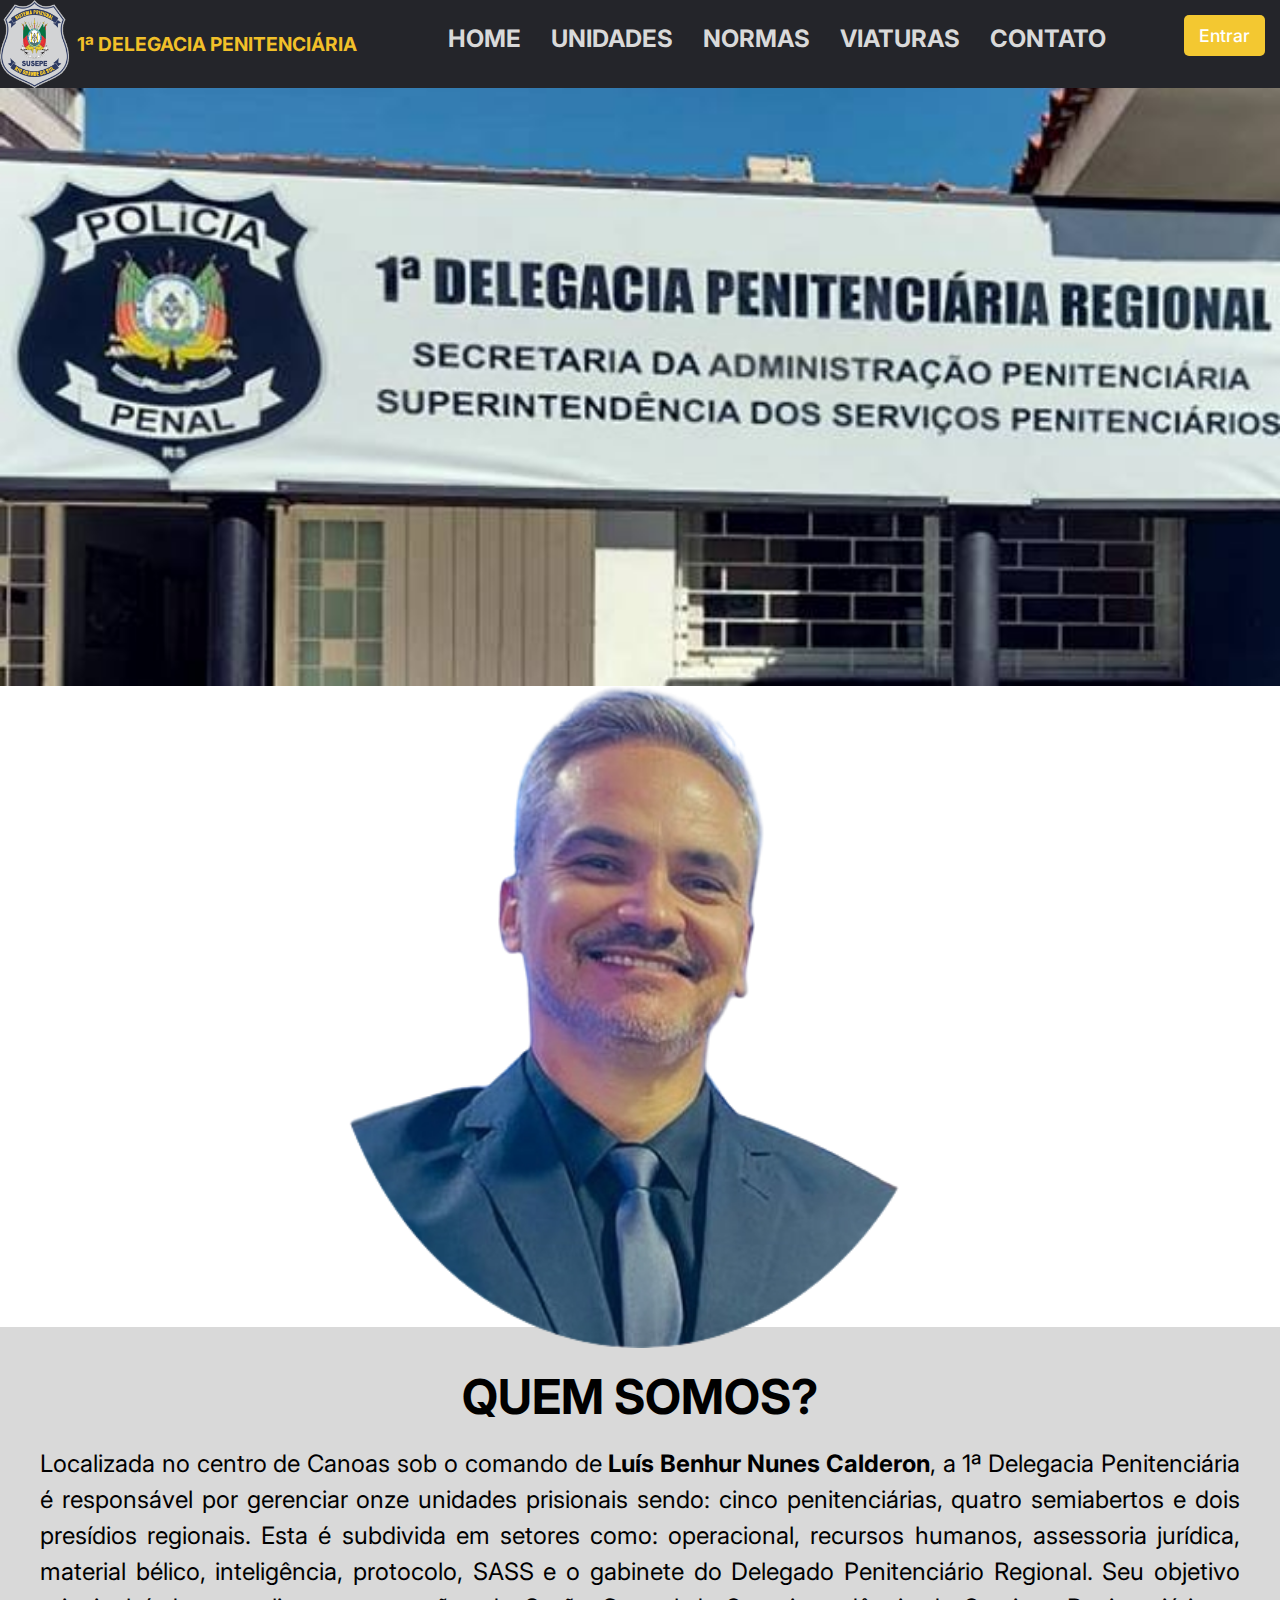
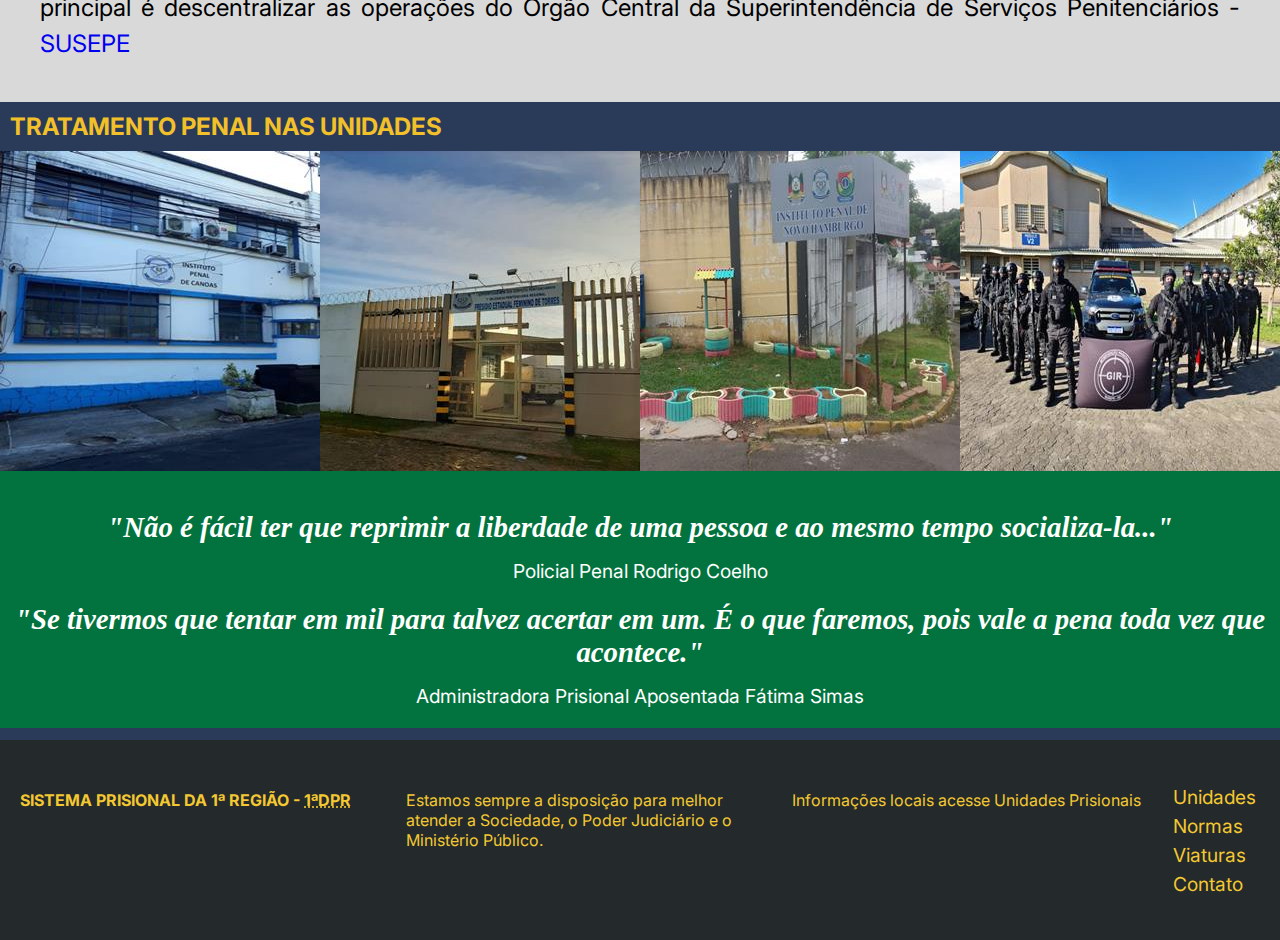
==== index.html @ aa8ade84 "O primeiro commit" ====
<!DOCTYPE html>
<html lang="pt-br">

<head>
    <meta charset="UTF-8">
    <meta http-equiv="X-UA-Compatible" content="IE=edge">
    <meta name="viewport" content="width=device-width, initial-scale=1.0">
    <meta name="author" content=" Rodrigo Coelho">
    <meta name="description" content="informações penitenciárias das unidades da primeira região">
    <meta name="keywords" content="presídio, preso">
    <link rel="stylesheet" href="estilos/home.css">
    <link rel="stylesheet" type="text/css" href="fontawesome/css/all.min.css">
    <!-- CSS only -->
    <link href="https://cdn.jsdelivr.net/npm/bootstrap@5.2.2/dist/css/bootstrap.min.css" rel="stylesheet" integrity="sha384-Zenh87qX5JnK2Jl0vWa8Ck2rdkQ2Bzep5IDxbcnCeuOxjzrPF/et3URy9Bv1WTRi" crossorigin="anonymous">
    <title>1ª Delegacia Penitenciária</title>
</head>

<body class="container-fluid">
    <header class="container-fluid">
        <nav class="nav-bar">
            <div class="logo">
                <a href="index.html" class="logo-susepe"><img src="img/logosusepeTrans.png" alt="Logomarca da Susepe" class="logo-susepe-image"></a><p>1ª Delegacia Penitenciária</p>
            </div>
            
            <div class="nav-list">
                <ul>
                    <li class="nav-item"><a href="index.html" class="nav-link">Home</a></li>
                    <li class="nav-item"><a href="unidades.html" class="nav-link">Unidades</a></li>
                    <li class="nav-item"><a href="normas.html" class="nav-link">Normas</a></li>
                    <li class="nav-item"><a href="viaturas.html" class="nav-link">Viaturas</a></li>
                    <li class="nav-item"><a href="contato.html" class="nav-link">Contato</a></li>
                </ul>
            </div>
            
            <div class="login-button">
                <button><a href="entrar.html">Entrar</a></button>
            </div>

            <div class="mobile-menu-icon">
                <button onclick="menuShow()"><i class="fas fa-bars fa-4x"></i></button>
            </div>
        </nav>
        <div class="mobile-menu">
            <ul>
                <li class="nav-item"><a href="index.html" class="nav-link">Home</a></li>
                <li class="nav-item"><a href="unidades.html" class="nav-link">Unidades</a></li>
                <li class="nav-item"><a href="normas.html" class="nav-link">Normas</a></li>
                <li class="nav-item"><a href="viaturas.html" class="nav-link">Viaturas</a></li>
                <li class="nav-item"><a href="contato.html" class="nav-link">Contato</a></li>
            </ul>

            <div class="login-button">
                <button><a href="entrar.html">Entrar</a></button>
            </div>
        </div>
    </header>
        <img src="img/fotoDelegacia.jpg" class="img-fluid" alt="fachada da delegacia">
    
           


    <div class="people-cards__avatar">
      <img src="img/fotobennhur2.png" class="img-fluid" alt="Foto do rosto do Delegado Penitenciário Regional">
    </div>
    <div class="people-cards__content">
      <h1 class="people-cards__title">QUEM SOMOS?</h1>
      <p class="people-cards__text">Localizada no centro de Canoas sob o comando de <strong>Luís Benhur Nunes Calderon</strong>, a 1ª Delegacia Penitenciária é responsável por gerenciar onze unidades prisionais sendo: cinco penitenciárias, quatro semiabertos e dois presídios regionais. Esta é subdivida em setores como: operacional, recursos humanos, assessoria jurídica, material bélico, inteligência, protocolo, SASS e o gabinete do Delegado Penitenciário Regional. Seu objetivo principal é descentralizar as operações do Orgão Central da Superintendência de Serviços Penitenciários - <a href="http://www.susepe.rs.gov.br/capa.php" target="_blank">Susepe</a></p>
    </div>

    <section>
      <div class="last-articles__tittle">
        <h2>Tratamento Penal nas Unidades</h2>
      </div>

      <div class="last-articles__thumbs"> <!-- è div porque não tem valor semântico, se não seria uma section -->
          <a href="unidades.html"><img src="img/institutoCanoas.jpg" alt="Foto Instituto Penal de Canoas"></a>
          <a href="unidades.html"><img src="img/presidioTorres.jpg" alt="Foto Presídio Feminino de Torres"></a>
          <a href="unidades.html"><img src="img/institutoNovoHamburgo.jpg" alt="Foto Instituto Penal de Novo Hamburgo"></a>
          <a href="unidades.html"><img src="img/penitenciariaOsorio.jpg" alt="Foto Penitenciária de Osório"></a>
        </div>
    </section>



    <section class="quote-container">
      <div class="quote-slideshow">
        <figure>
          <h3>"Não é fácil ter que reprimir a liberdade de uma pessoa e ao mesmo tempo socializa-la..."</h3>
              <figcaption>Policial Penal Rodrigo Coelho</figcaption>
        </figure>
        <figure>
          <h3>"Se tivermos que tentar em mil para talvez acertar em um. É o que faremos, pois vale a pena toda vez que acontece."</h3>
              <figcaption>Administradora Prisional Aposentada Fátima Simas</figcaption>
        </figure>
      </div>
    </section>

    <footer>
      <div class="container">
          <h4>SISTEMA PRISIONAL DA 1ª REGIÃO - <abbr title="Primeira Delegacia Penitenciária">1ªDPR</abbr></h4>
          <p>Estamos sempre a disposição para melhor atender a Sociedade, o Poder Judiciário e o Ministério Público.</p>
          <p>Informações locais acesse Unidades Prisionais</p>
          <ul class="footer__link">
                <li><a href="unidades.html" class="nav-link">Unidades</a></li>
                <li><a href="normas.html" class="nav-link">Normas</a></li>
                <li><a href="viaturas.html" class="nav-link">Viaturas</a></li>
                <li><a href="contato.html" class="nav-link">Contato  <i class="fa-solid fa-envelope"></i></a></li>
          </ul>
      </div>
    </footer>

    <script src="scripts/home.js"></script>
    <!-- JavaScript Bundle with Popper -->
    <script src="https://cdn.jsdelivr.net/npm/bootstrap@5.2.2/dist/js/bootstrap.bundle.min.js" integrity="sha384-OERcA2EqjJCMA+/3y+gxIOqMEjwtxJY7qPCqsdltbNJuaOe923+mo//f6V8Qbsw3" crossorigin="anonymous"></script>
</body>
</html>
---- estilos/home.css ----
/*.color1 { #f2c029 };amarelo
.color2 { #f3c831 };amarelo forte
.color3 { #02733e };verde
.color4 { #2a3a59 };azul
.color5 { #d9d9d9 };cinza*/
@import url('https://fonts.googleapis.com/css2?family=Inter:wght@200;300;400;500&display=swap');
* {
    padding: 0;
    margin: 0;
    font-family: 'Inter', sans-serif;
}

header {
    background-color: #24252a;
    position: fixed;
}



/*Configurações do cabeçário*/

.nav-bar {
    display: flex;
    justify-content: space-between;
}




.logo {
    display: flex;
    align-items: center;
    width: 30%;
}
.logo img{
    width: 90%;
    height: 90%;
    vertical-align: middle;
}
.logo p{
    text-transform: uppercase;
    background-color: #24252a;
    font-size: 1.2rem;
    font-weight: bold;
    color: #f2c029;
}
.logo-susepe{
    width: 20%;
}



.nav-list {
    display: flex;
    align-items: center;
    width: 50%;
}
.nav-list ul {
    display: flex;
    justify-content: center;
    list-style: none;
    width: 100%;
    height: 40px;
}
.nav-item {
    margin: 0 15px;
}
.nav-link {
    text-decoration: none;
    font-size: 1.5rem;
    color: #fff;
    font-weight: 400;
}
.nav-list a{
    text-decoration: none;
    text-transform: uppercase;
    color: #d9d9d9;
    font-size: 1.5em;
    font-weight: 700;
    display: block;
    transition: .5s;
    padding: 0px;
}
.nav-list a:hover{
    color: #f2c029;
}



.login-button{
    margin: 15px;
}
.login-button button {
    border: none;
    padding: 10px 15px;
    border-radius: 5px;
    background-color: #f3c831;
}
.login-button button a {
    text-decoration: none;
    color: #fff;
    font-weight: 500;
    font-size: 1.1rem;
}



.mobile-menu-icon {
    display: none;
}
.mobile-menu {
    display: none;
}



.img-fluid{
    margin-top: 80px;
    width: 100%;
}



/*Configurações do centro*/

.people-cards__avatar{
    width: 50%;
    height: 50%;
    margin: -200px auto -25px;
    text-align: center;
}
.people-cards__content{
    text-align: justify;
    padding: 40px;
    background-color: #d9d9d9;
}
.people-cards__title{
    text-align: center;
    color: black;
    font-size: 3rem;
    font-weight: bold;
}
.people-cards__text{
    color: black;
    font-size: 1.5rem;
    margin-top: 20px;
    line-height: 1.5;
}
.people-cards__text a{
    text-decoration: none;
    text-transform: uppercase;
}



.last-articles__tittle{
    background-color:#2a3a59;
    padding: 10px 10px;
    color: #f2c029;
    text-transform: uppercase;
    font-size: 1rem;
}
.last-articles__thumbs{
    display: grid;
    grid-template-columns: repeat(auto-fill, minmax(250px, 1fr));
    grid-auto-rows: auto;
    grid-gap: 0;
}
.last-articles__thumbs img{
    display: block;
    width: 100%;
}
.last-articles__thumbs{
    grid-template-columns: repeat(4, 1fr);
}



.quote-container{
    background-color: #02733e;
    padding: 20px 10px;
    border-bottom: 12px solid #2a3a59;
}
.quote-slideshow h3{
    color: white;
    font-size: 1.8em;
    font-style: italic;
    font-family: 'Open+Sans';
    text-align: center;
    margin-top: 20px;
}
.quote-slideshow figcaption{
    color: white;
    font-size: 1.2em;
    text-align: center;
    margin-top: 15px;
}
.quote-slideshow figure + figure{   Pega toda tag figure que vem após a primeira tag figure
    margin-top: 5em;
}



/*Configurações do rodapé*/

footer{
    background-color: #242a2c;
    padding: 40px 10px;
    color: #f3c831;
    font-size: 1em;
    width: 100%;
    margin: auto;
}
.footer__link a{
    color: #f3c831;
    display: block;
    text-decoration: none;
    font-size: 1.2rem;
}
.container{
    display: flex;
    height: 120px;
    width: 100%;
}
footer h4{
    margin: 0;
    padding: 10px;
    width: 30%;
}
footer p{
    margin: 0;
    padding: 10px;
    width: 30%;
}
footer ul{
    margin: 0;
    padding: 0;
    width: 10%;
}
.footer__link li{
    list-style: none;
    margin: 5px 5px;
}



/*CONFIGURAÇÃO MÓBILE*/

@media screen and (max-width: 1250px) {

    /*Configurações do cabeçário*/

.nav-bar {
    display: flex;
    justify-content: space-between;
}
.logo {
    display: flex;
    align-items: center;
    width: 75%;
    text-align: center;
}
.logo-susepe{
    width: 30%;
}
.logo img{
    width: 60%;
    height: 60%;
    vertical-align: middle;
}
.logo p{
    text-transform: uppercase;
    background-color: #24252a;
    font-size: .8rem;
    font-weight: bold;
    color: #f2c029;
    width: 100%;
    text-align: left;
}
.nav-list{
    width: 10%;
}
.login-button{
    display: none;
    text-align: center;
}

.nav-item {
    display: none;
    text-transform: uppercase;
    border-bottom: 0.2px dotted rgb(255, 255, 255, 0.5);
    width: 100%;
    padding: 0;
    margin: 0;
}
.nav-item a{
    color: #d9d9d9;
    font-size: .8em;
    font-weight: 700;
    transition: .5s;
}
.nav-item a:hover{
    color: #f2c029;
}
.nav-item:first-child{
    border-top: 0.2px dotted rgb(255, 255, 255, 0.5);
}



.mobile-menu-icon {
    display: block;
}
.mobile-menu-icon button {
    background-color: transparent;
    border: none;
    cursor: pointer;
    color: white;
    margin: 15px 15px;
}
.mobile-menu ul {
    display: flex;
    flex-direction: column;
    text-align: center;
    padding: 0px 0px 2px 0px;
}
.mobile-menu .nav-item {
    display: block;
    padding-top: 1rem;
    color: white;
    font-size: 1.6rem;
}
.mobile-menu .login-button {
    display: block;
    padding: 1rem 2rem;
    text-align: center;
}
.mobile-menu .login-button button {
    width: 30%;
}
.open {
    display: block;
}



.people-cards__title{
    text-align: center;
    color: black;
    font-size: 2rem;
    font-weight: bold;
}
.people-cards__text{
    color: black;
    font-size: 1rem;
    margin-top: 20px;
    line-height: 1.5;
}


 
.last-articles__tittle h2{
    font-size: 1rem;
}



footer{
    background-color: #242a2c;
    padding: 40px 10px;
    color: #f3c831;
    font-size: 1em;
    width: 100%;
    margin: auto;
}
footer h4{
    margin: 0;
    padding: 10px;
    width: 100%;
}
footer p{
    margin: 0;
    padding: 10px;
    width: 100%;
}
footer ul{
    margin: 0;
    padding: 0;
    width: 100%;
}
.container h4{
    font-size: 1em;
}
.footer__link li{
    list-style: none;
    margin: 5px 5px;
}
.footer__link a{
    color: #f3c831;
    display: block;
    text-decoration: none;
    font-size: 1rem;
}
.container{
    display: block;
    height: 350px;
    width: 100%;
}


}
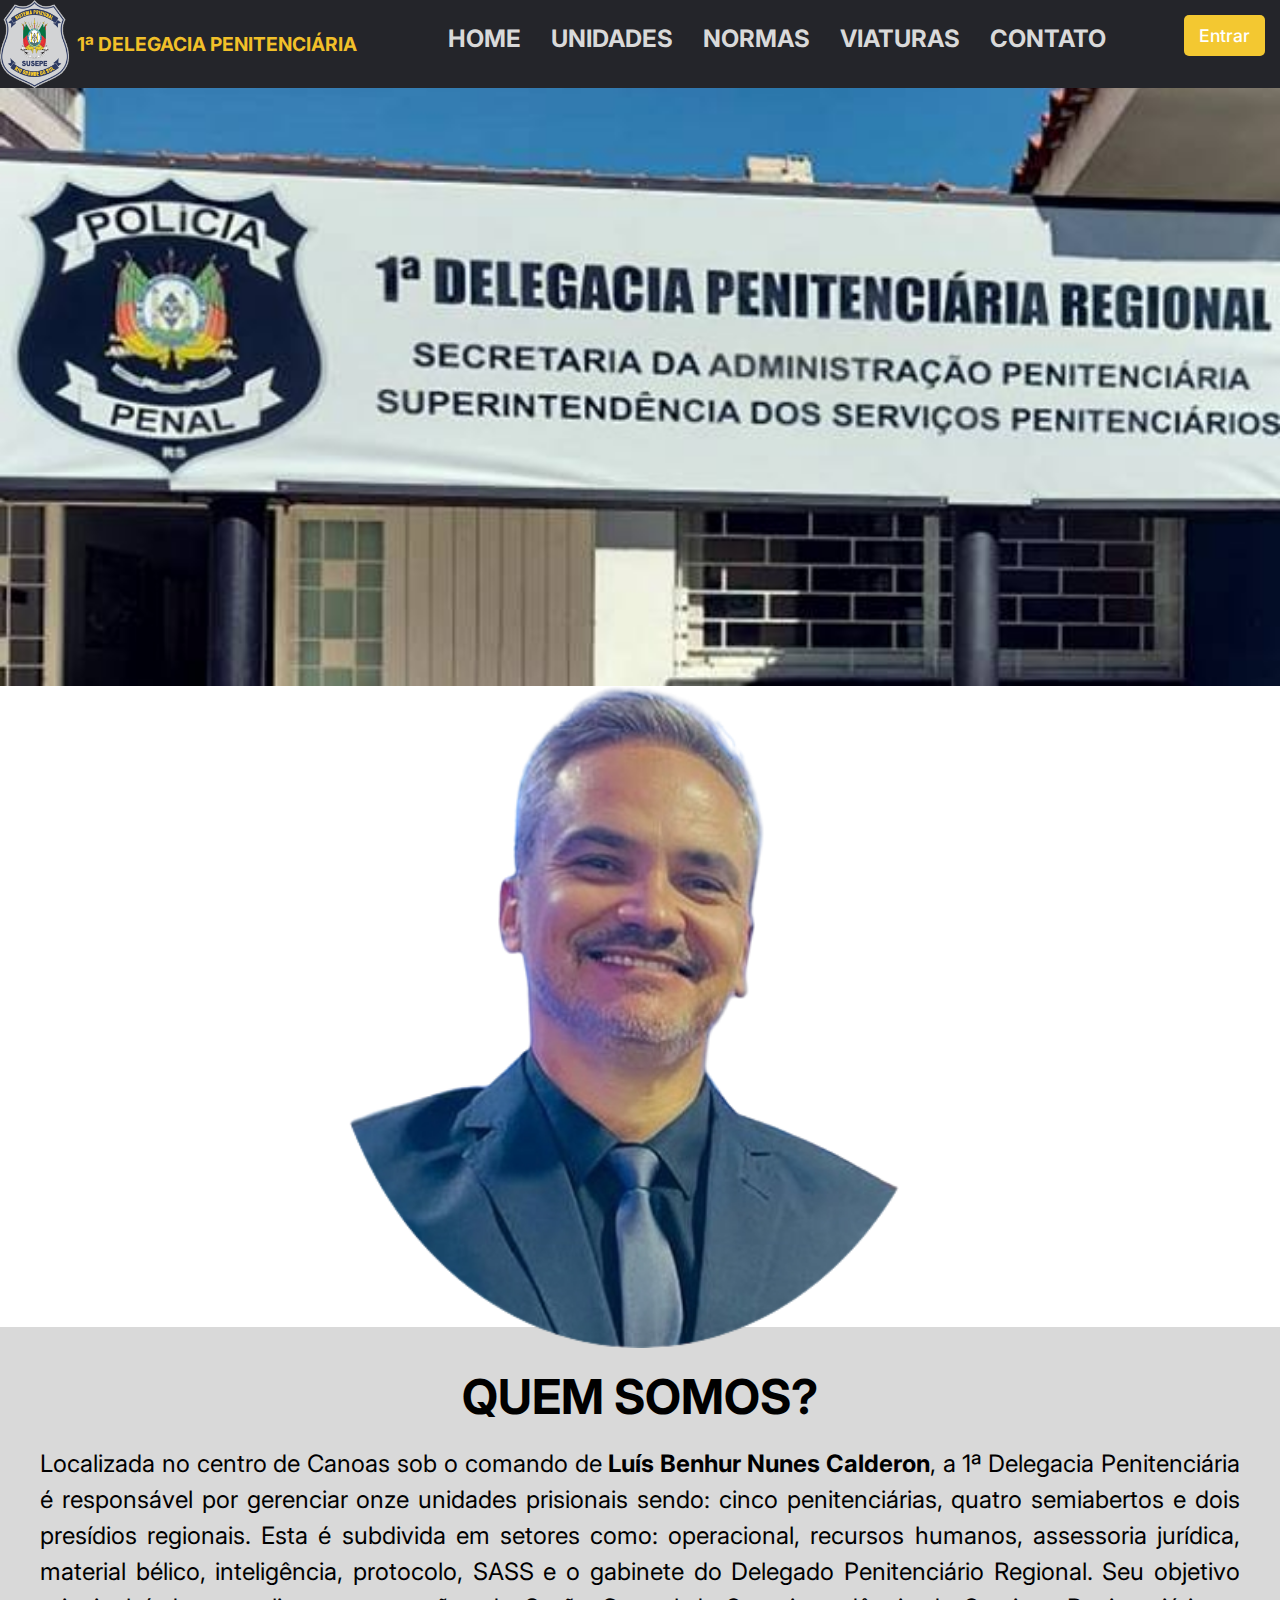
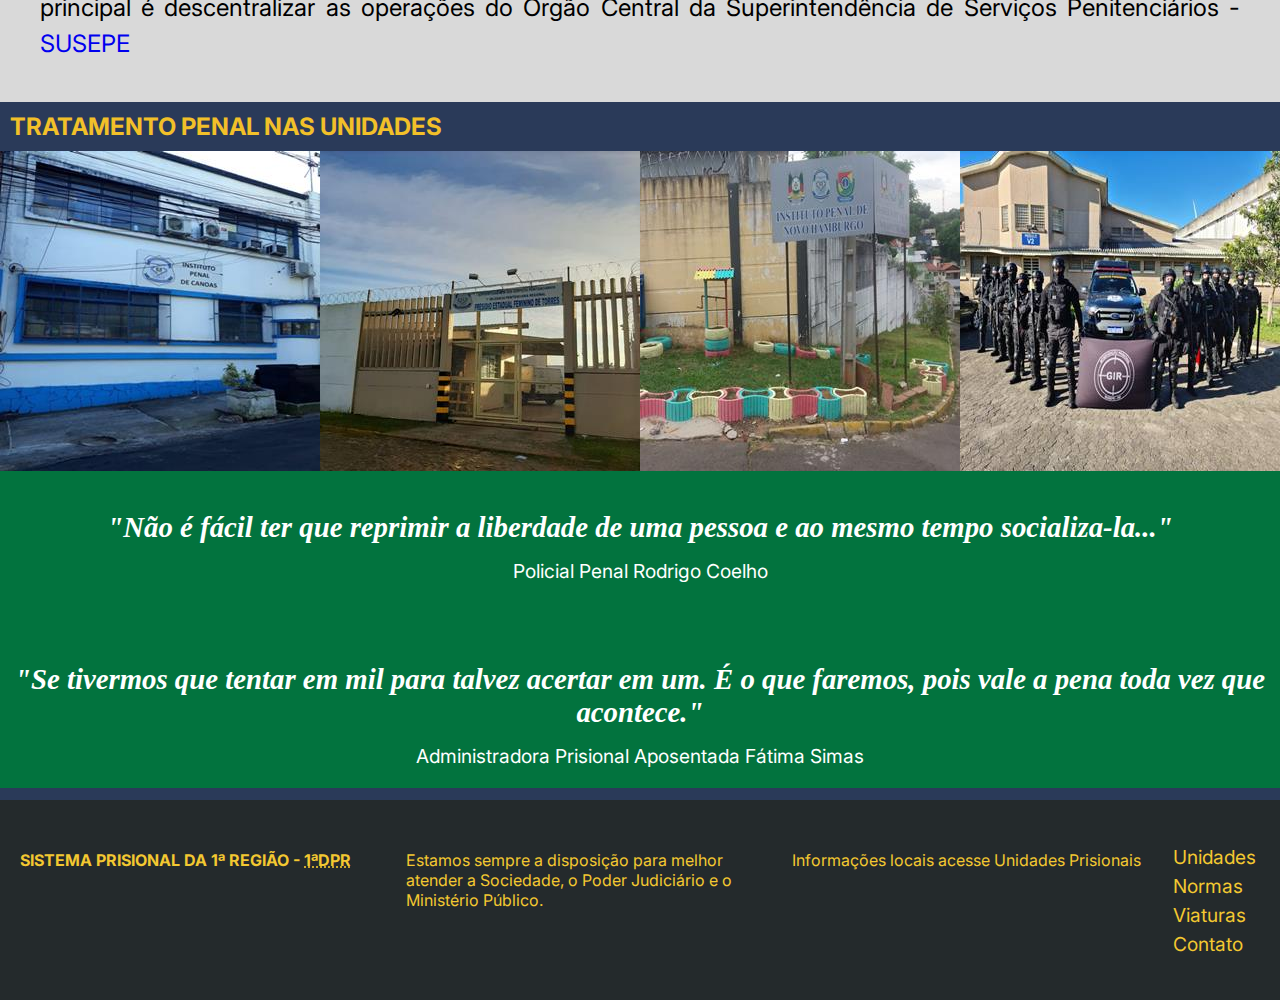
==== commit f3a849ea: "acertos no transbordamento do header" ====
--- a/index.html
+++ b/index.html
@@ -8,14 +8,15 @@
     <meta name="author" content=" Rodrigo Coelho">
     <meta name="description" content="informações penitenciárias das unidades da primeira região">
     <meta name="keywords" content="presídio, preso">
-    <link rel="stylesheet" href="estilos/home.css">
+    <link rel="stylesheet" href="estilos/index.css">
     <link rel="stylesheet" type="text/css" href="fontawesome/css/all.min.css">
+    <link rel="icon" type="image/x-icon" href="img/logosusepeTrans.png">
     <!-- CSS only -->
     <link href="https://cdn.jsdelivr.net/npm/bootstrap@5.2.2/dist/css/bootstrap.min.css" rel="stylesheet" integrity="sha384-Zenh87qX5JnK2Jl0vWa8Ck2rdkQ2Bzep5IDxbcnCeuOxjzrPF/et3URy9Bv1WTRi" crossorigin="anonymous">
     <title>1ª Delegacia Penitenciária</title>
 </head>
 
-<body class="container-fluid">
+<body>
     <header class="container-fluid">
         <nav class="nav-bar">
             <div class="logo">
--- a/estilos/index.css
+++ b/estilos/index.css
@@ -0,0 +1,427 @@
+/*.color1 { #f2c029 };amarelo
+.color2 { #f3c831 };amarelo forte
+.color3 { #02733e };verde
+.color4 { #2a3a59 };azul
+.color5 { #d9d9d9 };cinza*/
+@import url('https://fonts.googleapis.com/css2?family=Inter:wght@200;300;400;500&display=swap');
+
+* {
+    padding: 0;
+    margin: 0;
+    font-family: 'Inter', sans-serif;
+}
+
+header {
+    background-color: #24252a;
+    position: fixed;
+}
+
+
+
+/*Configurações do cabeçário*/
+
+.nav-bar {
+    display: flex;
+    justify-content: space-between;
+}
+
+
+
+
+.logo {
+    display: flex;
+    align-items: center;
+    width: 30%;
+}
+.logo img{
+    width: 90%;
+    height: 90%;
+    vertical-align: middle;
+}
+.logo p{
+    text-transform: uppercase;
+    background-color: #24252a;
+    font-size: 1.2rem;
+    font-weight: bold;
+    color: #f2c029;
+}
+.logo-susepe{
+    width: 20%;
+}
+
+
+
+.nav-list {
+    display: flex;
+    align-items: center;
+    width: 50%;
+}
+.nav-list ul {
+    display: flex;
+    justify-content: center;
+    list-style: none;
+    width: 100%;
+    height: 40px;
+}
+.nav-item {
+    margin: 0 15px;
+}
+.nav-link {
+    text-decoration: none;
+    font-size: 1.5rem;
+    color: #fff;
+    font-weight: 400;
+}
+.nav-list a{
+    text-decoration: none;
+    text-transform: uppercase;
+    color: #d9d9d9;
+    font-size: 1.5em;
+    font-weight: 700;
+    display: block;
+    transition: .5s;
+    padding: 0px;
+}
+.nav-list a:hover{
+    color: #f2c029;
+}
+
+
+
+.login-button{
+    margin: 15px;
+}
+.login-button button {
+    border: none;
+    padding: 10px 15px;
+    border-radius: 5px;
+    background-color: #f3c831;
+}
+.login-button button a {
+    text-decoration: none;
+    color: #fff;
+    font-weight: 500;
+    font-size: 1.1rem;
+}
+
+
+
+.mobile-menu-icon {
+    display: none;
+}
+.mobile-menu {
+    display: none;
+}
+
+
+
+.img-fluid{
+    margin-top: 80px;
+    width: 100%;
+}
+
+
+
+/*Configurações do centro*/
+
+.people-cards__avatar{
+    width: 50%;
+    height: 50%;
+    margin: -200px auto -25px;
+    text-align: center;
+}
+.people-cards__content{
+    text-align: justify;
+    padding: 40px;
+    background-color: #d9d9d9;
+}
+.people-cards__title{
+    text-align: center;
+    color: black;
+    font-size: 3rem;
+    font-weight: bold;
+}
+.people-cards__text{
+    color: black;
+    font-size: 1.5rem;
+    margin-top: 20px;
+    line-height: 1.5;
+}
+.people-cards__text a{
+    text-decoration: none;
+    text-transform: uppercase;
+}
+
+
+
+.last-articles__tittle{
+    background-color:#2a3a59;
+    padding: 10px 10px;
+    color: #f2c029;
+    text-transform: uppercase;
+    font-size: 1rem;
+}
+.last-articles__thumbs{
+    display: grid;
+    grid-template-columns: repeat(auto-fill, minmax(250px, 1fr));
+    grid-auto-rows: auto;
+    grid-gap: 0;
+}
+.last-articles__thumbs img{
+    display: block;
+    width: 100%;
+}
+.last-articles__thumbs{
+    grid-template-columns: repeat(4, 1fr);
+}
+
+
+
+.quote-container{
+    background-color: #02733e;
+    padding: 20px 10px;
+    border-bottom: 12px solid #2a3a59;
+}
+.quote-slideshow h3{
+    color: white;
+    font-size: 1.8em;
+    font-style: italic;
+    font-family: 'Open+Sans';
+    text-align: center;
+    margin-top: 20px;
+}
+.quote-slideshow figcaption{
+    color: white;
+    font-size: 1.2em;
+    text-align: center;
+    margin-top: 15px;
+}
+.quote-slideshow figure + figure{   /*Pega toda tag figure que vem após a primeira tag figure*/
+    margin-top: 5em;
+}
+
+
+
+/*Configurações do rodapé*/
+
+footer{
+    background-color: #242a2c;
+    padding: 40px 10px;
+    color: #f3c831;
+    font-size: 1em;
+    width: 100%;
+    margin: auto;
+}
+.footer__link a{
+    color: #f3c831;
+    display: block;
+    text-decoration: none;
+    font-size: 1.2rem;
+}
+.container{
+    display: flex;
+    height: 120px;
+    width: 100%;
+}
+footer h4{
+    margin: 0;
+    padding: 10px;
+    width: 30%;
+}
+footer p{
+    margin: 0;
+    padding: 10px;
+    width: 30%;
+}
+footer ul{
+    margin: 0;
+    padding: 0;
+    width: 10%;
+}
+.footer__link li{
+    list-style: none;
+    margin: 5px 5px;
+}
+
+
+
+/*CONFIGURAÇÃO MÓBILE CONFIGURAÇÃO MÓBILE CONFIGURAÇÃO MÓBILE CONFIGURAÇÃO MÓBILE CONFIGURAÇÃO MÓBILE CONFIGURAÇÃO MÓBILE CONFIGURAÇÃO MÓBILE CONFIGURAÇÃO MÓBILE*/
+
+@media screen and (max-width: 1250px) {
+
+/*Configurações do cabeçário*/
+
+.nav-bar {
+    display: flex;
+    justify-content: space-between;
+}
+.logo {
+    display: flex;
+    align-items: center;
+    width: 75%;
+    text-align: center;
+}
+.logo-susepe{
+    width: 30%;
+}
+.logo img{
+    width: 60%;
+    height: 60%;
+    vertical-align: middle;
+}
+.logo p{
+    text-transform: uppercase;
+    background-color: #24252a;
+    font-size: .8rem;
+    font-weight: bold;
+    color: #f2c029;
+    width: 100%;
+    text-align: left;
+}
+.nav-list{
+    width: 2%;
+}
+.login-button{
+    display: none;
+    text-align: center;
+}
+
+.nav-item {
+    display: none;
+    text-transform: uppercase;
+    border-bottom: 0.2px dotted rgb(255, 255, 255, 0.5);
+    width: 100%;
+    padding: 0;
+    margin: 0;
+}
+.nav-item a{
+    color: #d9d9d9;
+    font-size: .8em;
+    font-weight: 700;
+    transition: .5s;
+}
+.nav-item a:hover{
+    color: #f2c029;
+}
+.nav-item:first-child{
+    border-top: 0.2px dotted rgb(255, 255, 255, 0.5);
+}
+
+
+
+.mobile-menu-icon {
+    display: block;
+}
+.mobile-menu-icon button {
+    background-color: transparent;
+    border: none;
+    cursor: pointer;
+    color: white;
+    margin: 15px 15px;
+}
+ul {
+    display: flex;
+    flex-direction: column;
+    text-align: center;
+    padding: 0px;
+}
+.mobile-menu .nav-item {
+    display: block;
+    padding-top: 1rem;
+    color: white;
+    font-size: 1.6rem;
+}
+.mobile-menu .login-button {
+    display: block;
+    padding: 1rem 2rem;
+    text-align: center;
+}
+.mobile-menu .login-button button {
+    width: 30%;
+}
+.open {
+    display: block;
+}
+
+/*Configurações do centro*/
+
+.people-cards__avatar{
+    width: 50%;
+    height: 50%;
+    margin: -160px auto -45px;
+    text-align: center;
+}
+
+.people-cards__title{
+    text-align: center;
+    color: black;
+    font-size: 2rem;
+    font-weight: bold;
+}
+
+.people-cards__text{
+    color: black;
+    font-size: 1rem;
+    margin-top: 20px;
+    line-height: 1.5;
+}
+ 
+.last-articles__tittle h2{
+    font-size: 1rem;
+}
+
+/*Configurações do rodapé*/
+
+footer{
+    background-color: #242a2c;
+    padding: 40px 10px;
+    color: #f3c831;
+    font-size: 1em;
+    width: 100%;
+    margin: auto;
+}
+
+footer h4{
+    margin: 0;
+    padding: 10px;
+    width: 100%;
+}
+
+footer p{
+    margin: 0;
+    padding: 10px;
+    width: 100%;
+}
+
+footer ul{
+    margin: 0;
+    padding: 0;
+    width: 100%;
+}
+
+.container h4{
+    font-size: 1em;
+}
+
+.footer__link{
+    text-align: left;
+}
+
+.footer__link li{
+    list-style: none;
+    margin: 5px 5px;
+}
+
+.footer__link a{
+    color: #f3c831;
+    display: block;
+    text-decoration: none;
+    font-size: 1rem;
+}
+
+.container{
+    display: block;
+    height: 350px;
+    width: 100%;
+}
+}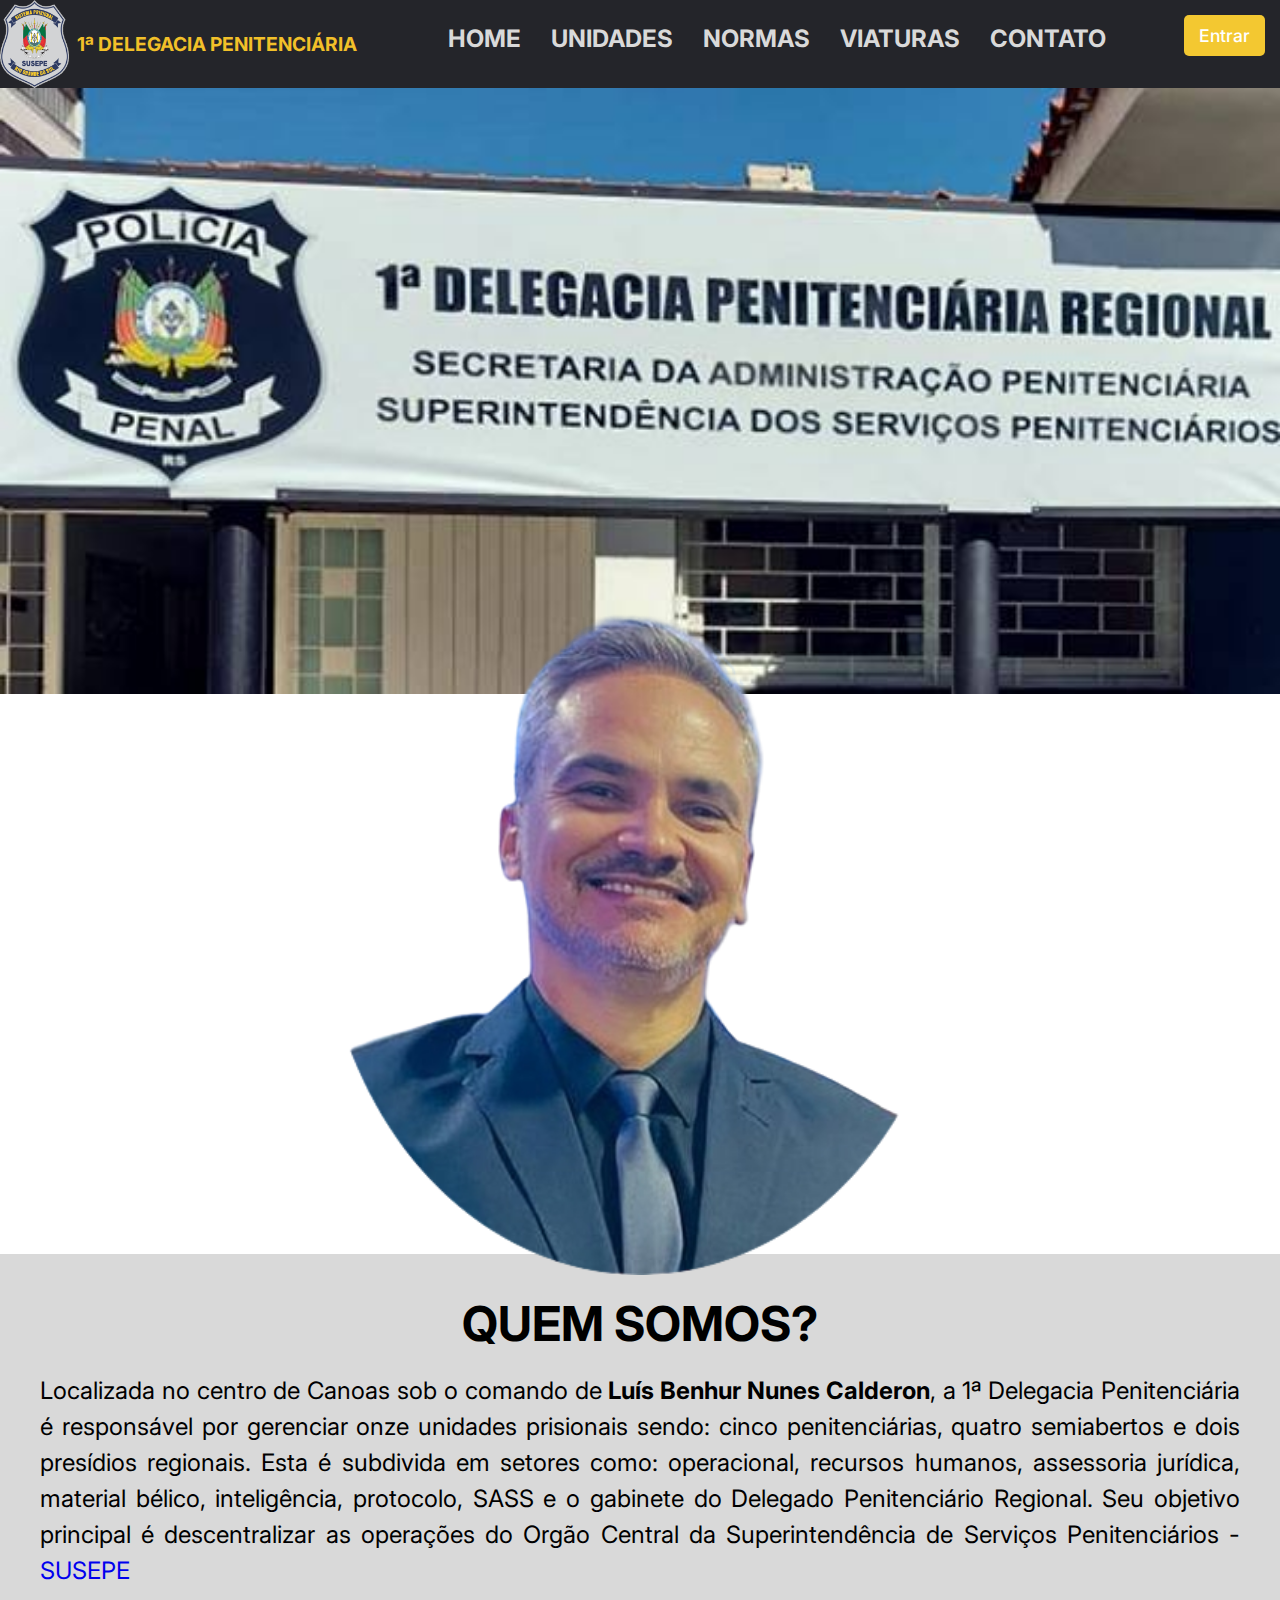
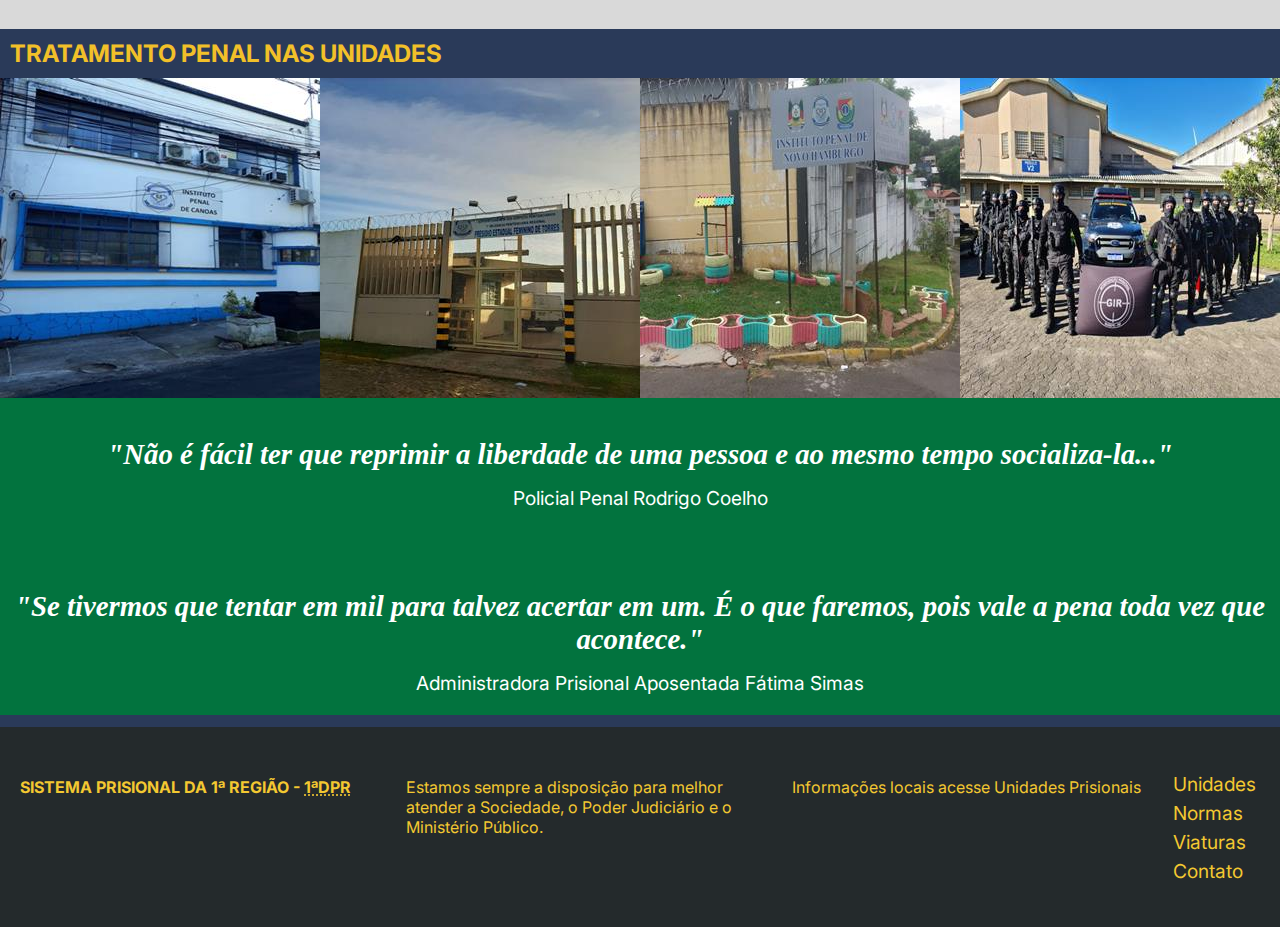
==== commit f8cf4529: "Alterações para acertar o header transbordando" ====
--- a/index.html
+++ b/index.html
@@ -38,7 +38,7 @@
             </div>
 
             <div class="mobile-menu-icon">
-                <button onclick="menuShow()"><i class="fas fa-bars fa-4x"></i></button>
+                <button onclick="menuShow()"><i class="fas fa-bars fa-3x"></i></button>
             </div>
         </nav>
         <div class="mobile-menu">
@@ -55,7 +55,11 @@
             </div>
         </div>
     </header>
-        <img src="img/fotoDelegacia.jpg" class="img-fluid" alt="fachada da delegacia">
+
+
+
+
+    <img src="img/fotoDelegacia.jpg" class="img-fluid" alt="fachada da delegacia">
     
            
 
--- a/estilos/index.css
+++ b/estilos/index.css
@@ -11,9 +11,14 @@
     font-family: 'Inter', sans-serif;
 }
 
+body{
+    max-width: 100%;
+}
+
 header {
     background-color: #24252a;
-    position: fixed;
+    position: absolute fixed;
+    max-width: 100%;
 }
 
 
@@ -24,20 +29,19 @@
     display: flex;
     justify-content: space-between;
 }
-
-
-
 
 .logo {
     display: flex;
     align-items: center;
     width: 30%;
 }
+
 .logo img{
     width: 90%;
     height: 90%;
     vertical-align: middle;
 }
+
 .logo p{
     text-transform: uppercase;
     background-color: #24252a;
@@ -45,17 +49,17 @@
     font-weight: bold;
     color: #f2c029;
 }
+
 .logo-susepe{
     width: 20%;
 }
 
-
-
 .nav-list {
     display: flex;
     align-items: center;
     width: 50%;
 }
+
 .nav-list ul {
     display: flex;
     justify-content: center;
@@ -63,15 +67,18 @@
     width: 100%;
     height: 40px;
 }
+
 .nav-item {
     margin: 0 15px;
 }
+
 .nav-link {
     text-decoration: none;
     font-size: 1.5rem;
     color: #fff;
     font-weight: 400;
 }
+
 .nav-list a{
     text-decoration: none;
     text-transform: uppercase;
@@ -82,21 +89,22 @@
     transition: .5s;
     padding: 0px;
 }
+
 .nav-list a:hover{
     color: #f2c029;
 }
 
-
-
 .login-button{
     margin: 15px;
 }
+
 .login-button button {
     border: none;
     padding: 10px 15px;
     border-radius: 5px;
     background-color: #f3c831;
 }
+
 .login-button button a {
     text-decoration: none;
     color: #fff;
@@ -104,20 +112,17 @@
     font-size: 1.1rem;
 }
 
-
-
 .mobile-menu-icon {
     display: none;
 }
+
 .mobile-menu {
     display: none;
 }
 
-
-
 .img-fluid{
-    margin-top: 80px;
-    width: 100%;
+    width: 100%;
+    position:inherit;
 }
 
 
@@ -130,29 +135,31 @@
     margin: -200px auto -25px;
     text-align: center;
 }
+
 .people-cards__content{
     text-align: justify;
     padding: 40px;
     background-color: #d9d9d9;
 }
+
 .people-cards__title{
     text-align: center;
     color: black;
     font-size: 3rem;
     font-weight: bold;
 }
+
 .people-cards__text{
     color: black;
     font-size: 1.5rem;
     margin-top: 20px;
     line-height: 1.5;
 }
+
 .people-cards__text a{
     text-decoration: none;
     text-transform: uppercase;
 }
-
-
 
 .last-articles__tittle{
     background-color:#2a3a59;
@@ -161,27 +168,29 @@
     text-transform: uppercase;
     font-size: 1rem;
 }
+
 .last-articles__thumbs{
     display: grid;
     grid-template-columns: repeat(auto-fill, minmax(250px, 1fr));
     grid-auto-rows: auto;
     grid-gap: 0;
 }
+
 .last-articles__thumbs img{
     display: block;
     width: 100%;
 }
+
 .last-articles__thumbs{
     grid-template-columns: repeat(4, 1fr);
 }
-
-
 
 .quote-container{
     background-color: #02733e;
     padding: 20px 10px;
     border-bottom: 12px solid #2a3a59;
 }
+
 .quote-slideshow h3{
     color: white;
     font-size: 1.8em;
@@ -190,12 +199,14 @@
     text-align: center;
     margin-top: 20px;
 }
+
 .quote-slideshow figcaption{
     color: white;
     font-size: 1.2em;
     text-align: center;
     margin-top: 15px;
 }
+
 .quote-slideshow figure + figure{   /*Pega toda tag figure que vem após a primeira tag figure*/
     margin-top: 5em;
 }
@@ -212,32 +223,38 @@
     width: 100%;
     margin: auto;
 }
+
 .footer__link a{
     color: #f3c831;
     display: block;
     text-decoration: none;
     font-size: 1.2rem;
 }
+
 .container{
     display: flex;
     height: 120px;
     width: 100%;
 }
+
 footer h4{
     margin: 0;
     padding: 10px;
     width: 30%;
 }
+
 footer p{
     margin: 0;
     padding: 10px;
     width: 30%;
 }
+
 footer ul{
     margin: 0;
     padding: 0;
     width: 10%;
 }
+
 .footer__link li{
     list-style: none;
     margin: 5px 5px;
@@ -246,7 +263,6 @@
 
 
 /*CONFIGURAÇÃO MÓBILE CONFIGURAÇÃO MÓBILE CONFIGURAÇÃO MÓBILE CONFIGURAÇÃO MÓBILE CONFIGURAÇÃO MÓBILE CONFIGURAÇÃO MÓBILE CONFIGURAÇÃO MÓBILE CONFIGURAÇÃO MÓBILE*/
-
 @media screen and (max-width: 1250px) {
 
 /*Configurações do cabeçário*/
@@ -255,20 +271,24 @@
     display: flex;
     justify-content: space-between;
 }
+
 .logo {
     display: flex;
     align-items: center;
     width: 75%;
     text-align: center;
 }
+
 .logo-susepe{
     width: 30%;
 }
+
 .logo img{
     width: 60%;
     height: 60%;
     vertical-align: middle;
 }
+
 .logo p{
     text-transform: uppercase;
     background-color: #24252a;
@@ -277,10 +297,13 @@
     color: #f2c029;
     width: 100%;
     text-align: left;
-}
+    margin-bottom: 0;
+}
+
 .nav-list{
     width: 2%;
 }
+
 .login-button{
     display: none;
     text-align: center;
@@ -294,24 +317,26 @@
     padding: 0;
     margin: 0;
 }
+
 .nav-item a{
     color: #d9d9d9;
     font-size: .8em;
     font-weight: 700;
     transition: .5s;
 }
+
 .nav-item a:hover{
     color: #f2c029;
 }
+
 .nav-item:first-child{
     border-top: 0.2px dotted rgb(255, 255, 255, 0.5);
 }
 
-
-
 .mobile-menu-icon {
     display: block;
 }
+
 .mobile-menu-icon button {
     background-color: transparent;
     border: none;
@@ -319,29 +344,37 @@
     color: white;
     margin: 15px 15px;
 }
-ul {
+
+.mobile-menu ul {
     display: flex;
     flex-direction: column;
     text-align: center;
     padding: 0px;
-}
+    margin: 0;
+}
+
 .mobile-menu .nav-item {
     display: block;
     padding-top: 1rem;
     color: white;
     font-size: 1.6rem;
 }
+
 .mobile-menu .login-button {
     display: block;
     padding: 1rem 2rem;
     text-align: center;
 }
+
 .mobile-menu .login-button button {
     width: 30%;
 }
+
 .open {
     display: block;
 }
+
+
 
 /*Configurações do centro*/
 
@@ -370,6 +403,8 @@
     font-size: 1rem;
 }
 
+
+
 /*Configurações do rodapé*/
 
 footer{
